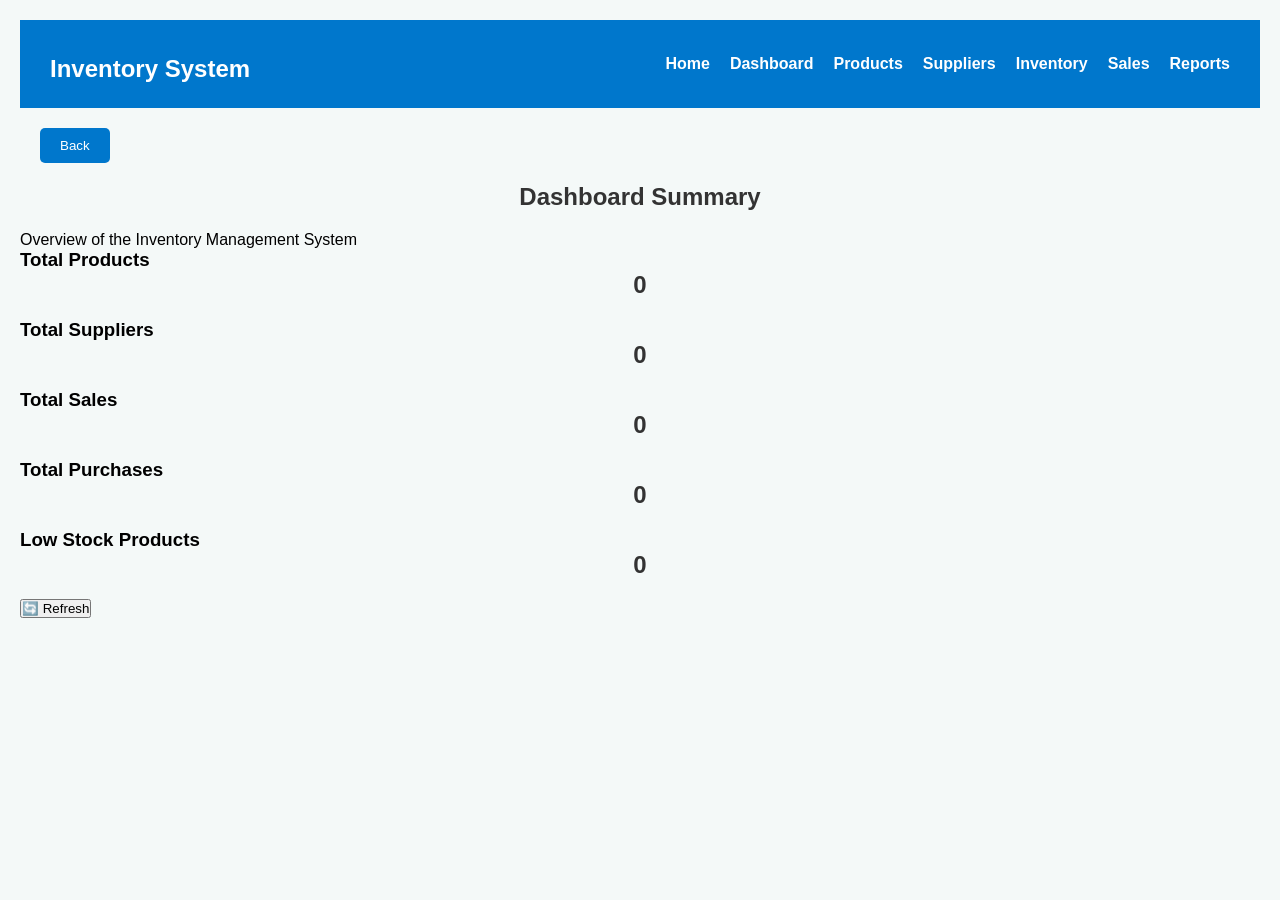
==== Frontend/templates/dashboard.html @ 533295c9 "Frontend Completed" ====
<!DOCTYPE html>
<html lang="en">

<head>

    <meta charset="UTF-8">

    <meta name="viewport" content="width=device-width, initial-scale=1.0">

    <title>Dashboard</title>

    <link rel="stylesheet" href="../static/style.css">

</head>

<body>

    <!-- =======================
         Navigation Bar
    ======================== -->

    <header>

        <nav class="navbar">

            <div class="logo">
                <h2>Inventory System</h2>
            </div>

            <ul class="nav-links">

                <li><a href="index.html">Home</a></li>

                <li><a href="dashboard.html">Dashboard</a></li>

                <li><a href="products.html">Products</a></li>

                <li><a href="suppliers.html">Suppliers</a></li>

                <li><a href="inventory.html">Inventory</a></li>

                <li><a href="sales.html">Sales</a></li>

                <li><a href="reports.html">Reports</a></li>

            </ul>

        </nav>

    </header>

     <!-- =======================
         Back Button
    ======================== -->

    <div class="top-buttons">

        <button onclick="history.back()">

             Back

        </button>

    </div>

    <!-- Dashboard Title -->

    <section class="page-title">

        <h1>Dashboard Summary</h1>

        <p>
            Overview of the Inventory Management System
        </p>

    </section>

    <!-- Dashboard Cards -->

    <section class="dashboard-container">

        <div class="dashboard-card">

            <h3>Total Products</h3>

            <h1 id="totalProducts">0</h1>

        </div>

        <div class="dashboard-card">

            <h3>Total Suppliers</h3>

            <h1 id="totalSuppliers">0</h1>

        </div>

        <div class="dashboard-card">

            <h3>Total Sales</h3>

            <h1 id="totalSales">0</h1>

        </div>

        <div class="dashboard-card">

            <h3>Total Purchases</h3>

            <h1 id="totalPurchases">0</h1>

        </div>

        <div class="dashboard-card">

            <h3>Low Stock Products</h3>

            <h1 id="lowStock">0</h1>

        </div>

    </section>

    <!-- Refresh Button -->

    <div class="button-area">

        <button onclick="loadDashboard()">

            🔄 Refresh

        </button>

    </div>

    <script>

        const API_URL = "http://127.0.0.1:8000";

        function loadDashboard() {

            const token = localStorage.getItem("access_token");

            fetch(API_URL + "/reports/dashboard", {

                method: "GET",

                headers: {

                    "Authorization": "Bearer " + token

                }

            })

            .then(response => response.json())

            .then(data => {

                document.getElementById("totalProducts").innerHTML =
                    data.total_products;

                document.getElementById("totalSuppliers").innerHTML =
                    data.total_suppliers;

                document.getElementById("totalSales").innerHTML =
                    data.total_sales_amount;

                document.getElementById("totalPurchases").innerHTML =
                    data.total_purchase_amount;

                document.getElementById("lowStock").innerHTML =
                    data.low_stock_products;

            })

            .catch(error => {

                alert("Unable to load dashboard.");

                console.log(error);

            });

        }

        loadDashboard();

    </script>

</body>

</html>
---- Frontend/static/style.css ----
/* ===========================
   GENERAL
=========================== */

*{
    margin:0;
    padding:0;
    box-sizing:border-box;
    font-family:Arial, Helvetica, sans-serif;
}

body{
    background:#f4f9f8;
    padding:20px;
}

h1{
    text-align:center;
    margin-bottom:20px;
    color:#333333;
}

h2{
    margin:20px 0 10px;
    color:#444444;
}

/* ==========================
   NAVIGATION BAR
========================== */

.navbar{

    display:flex;

    justify-content:space-between;

    align-items:center;

    background:#0077cc;

    padding:15px 30px;

}

.logo h2{

    color:white;

}

.nav-links{

    list-style:none;

    display:flex;

    gap:20px;

}

.nav-links a{

    color:white;

    text-decoration:none;

    font-weight:bold;

}

.nav-links a:hover{

    color:yellow;

}

/* ==========================
   BACK BUTTON
========================== */

.top-buttons{

    margin:20px;

}

.top-buttons button{

    padding:10px 20px;

    background:#0077cc;

    color:white;

    border:none;

    border-radius:5px;

    cursor:pointer;

}

.top-buttons button:hover{

    background:#005fa3;

}

/* ==========================
   HERO
========================== */

.hero{

    text-align:center;

    padding:60px;

}

.hero h1{

    margin-bottom:20px;

}

.hero p{

    font-size:18px;

    margin-bottom:30px;

}

.hero-buttons{

    display:flex;

    justify-content:center;

    gap:20px;

}

.btn{

    padding:12px 25px;

    background:#0077cc;

    color:white;

    text-decoration:none;

    border-radius:5px;

}

.btn:hover{

    background:#005fa3;

}

.btn-secondary{

    background:#28a745;

}

.btn-secondary:hover{

    background:#1f7d34;

}

/* ==========================
   FEATURE CARDS
========================== */

.features{

    display:grid;

    grid-template-columns:repeat(auto-fit,minmax(220px,1fr));

    gap:20px;

    margin:40px;

}

.card{

    background:white;

    padding:20px;

    text-align:center;

    border-radius:10px;

    box-shadow:0 2px 8px rgba(0, 0, 0, 0.2);

}

.card a{

    display:inline-block;

    margin-top:15px;

    text-decoration:none;

    color:white;

    background:#0077cc;

    padding:10px 20px;

    border-radius:5px;

}

.card a:hover{

    background:#005fa3;

}

/* ==========================
   ABOUT
========================== */

.about{

    margin:40px;

    text-align:center;

}

/* ==========================
   FOOTER
========================== */

footer{

    background:#0077cc;

    color:white;

    text-align:center;

    padding:15px;

    margin-top:40px;

}
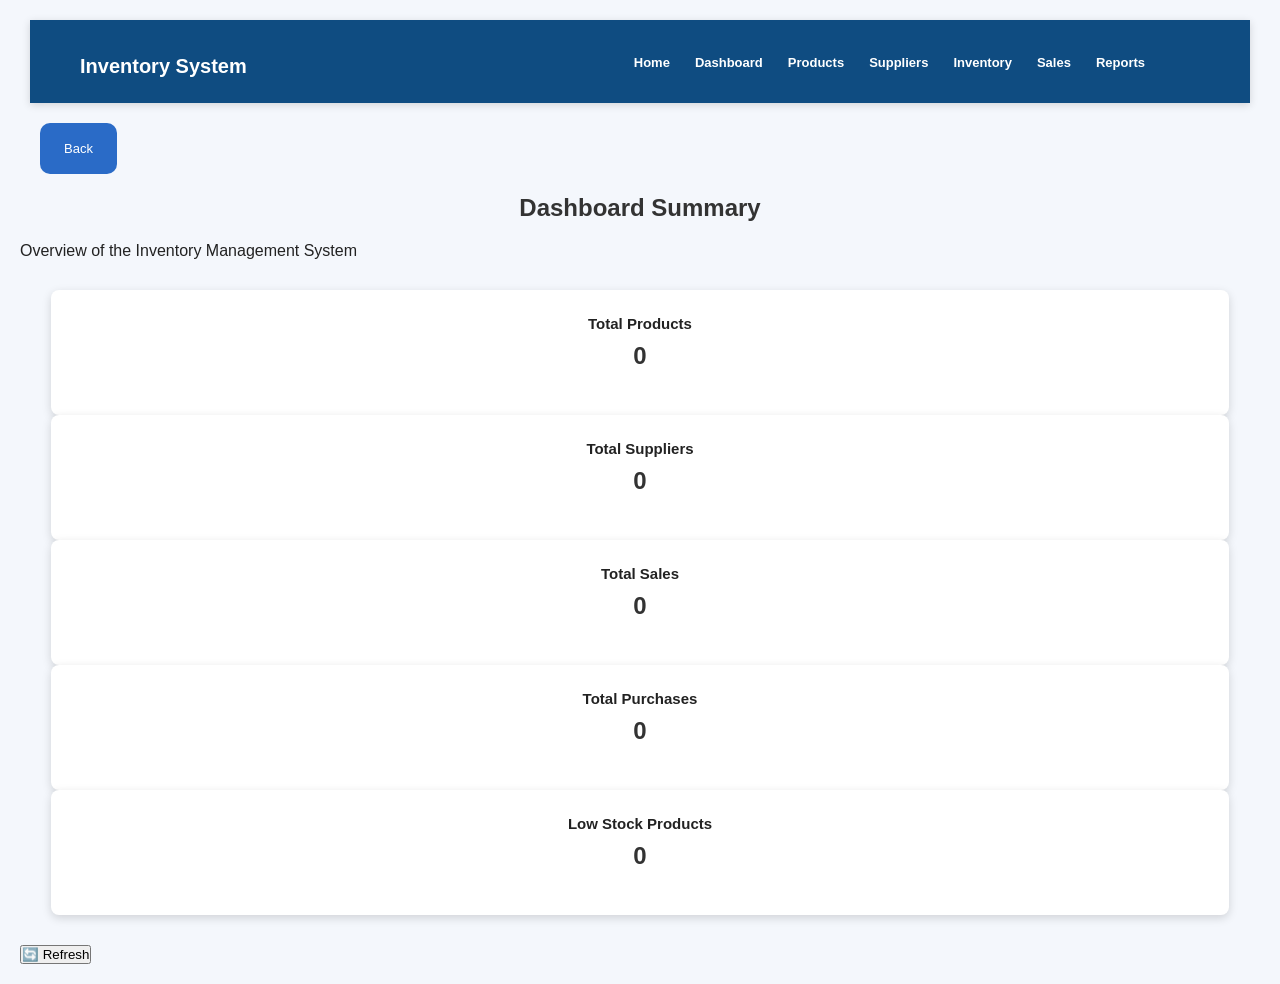
==== commit 81b9f2f9: "Update the frontend" ====
--- a/Frontend/templates/dashboard.html
+++ b/Frontend/templates/dashboard.html
@@ -13,7 +13,10 @@
 
 </head>
 
+
+
 <body>
+        
 
     <!-- =======================
          Navigation Bar
--- a/Frontend/static/style.css
+++ b/Frontend/static/style.css
@@ -257,4 +257,1362 @@
 
     margin-top:40px;
 
-}+}
+
+/* =========================================================
+   GLOBAL SETTINGS
+   ========================================================= */
+
+* {
+    margin: 0;
+    padding: 0;
+    box-sizing: border-box;
+}
+
+html {
+    scroll-behavior: smooth;
+}
+
+body {
+    font-family: Arial, Helvetica, sans-serif;
+    background: #f4f7fb;
+    color: #222;
+    min-height: 100vh;
+}
+
+
+/* =========================================================
+   NAVIGATION BAR
+   ========================================================= */
+
+header {
+    width: 100%;
+}
+
+.navbar {
+    width: calc(100% - 20px);
+    min-height: 60px;
+
+    margin: 0 10px;
+
+    background: #15578b;
+
+    display: flex;
+    align-items: center;
+
+    padding: 0 25px;
+
+    position: relative;
+
+    box-shadow: 0 2px 8px rgba(0, 0, 0, 0.15);
+}
+
+
+/* =========================================================
+   LOGO
+   ========================================================= */
+
+.logo {
+    flex-shrink: 0;
+}
+
+.logo h2 {
+    color: white;
+    font-size: 20px;
+    font-weight: bold;
+}
+
+
+/* =========================================================
+   NAVIGATION LINKS
+   ========================================================= */
+
+.nav-links {
+    list-style: none;
+
+    display: flex;
+
+    align-items: center;
+
+    gap: 22px;
+
+    margin-left: auto;
+
+    margin-right: 55px;
+}
+
+.nav-links li {
+    list-style: none;
+}
+
+.nav-links a {
+    color: white;
+
+    text-decoration: none;
+
+    font-size: 13px;
+
+    font-weight: bold;
+
+    transition: 0.3s;
+}
+
+.nav-links a:hover {
+    color: #d8ecff;
+}
+
+
+/* =========================================================
+   PROFILE LOGO
+   ========================================================= */
+
+.profile-top {
+    position: fixed;
+
+    top: 5px;
+
+    right: 10px;
+
+    z-index: 9999;
+}
+
+.profile-logo {
+    width: 45px;
+    height: 45px;
+
+    border-radius: 50%;
+
+    background: white;
+
+    border: 2px solid #333;
+
+    display: flex;
+
+    align-items: center;
+
+    justify-content: center;
+
+    text-decoration: none;
+
+    font-size: 23px;
+
+    cursor: pointer;
+
+    box-shadow: 0 3px 10px rgba(0, 0, 0, 0.25);
+
+    transition: 0.3s;
+}
+
+.profile-logo:hover {
+    transform: scale(1.1);
+
+    box-shadow: 0 5px 15px rgba(0, 0, 0, 0.35);
+}
+
+
+/* =========================================================
+   BACK BUTTON
+   ========================================================= */
+
+.top-buttons {
+    margin: 14px 22px;
+}
+
+.top-buttons button {
+    background: #2874c6;
+
+    color: white;
+
+    border: none;
+
+    padding: 10px 17px;
+
+    border-radius: 6px;
+
+    font-size: 13px;
+
+    cursor: pointer;
+
+    transition: 0.3s;
+}
+
+.top-buttons button:hover {
+    background: #155fa5;
+
+    transform: translateY(-1px);
+}
+
+
+/* =========================================================
+   HERO SECTION
+   ========================================================= */
+
+.hero {
+    text-align: center;
+
+    padding: 50px 20px 45px;
+}
+
+.hero h1 {
+    font-size: 27px;
+
+    color: #2d2d2d;
+
+    margin-bottom: 14px;
+}
+
+.hero p {
+    max-width: 1000px;
+
+    margin: 0 auto;
+
+    font-size: 14px;
+
+    line-height: 1.6;
+
+    color: #222;
+}
+
+
+/* =========================================================
+   LOGIN & REGISTER BUTTONS
+   ========================================================= */
+
+.auth-buttons {
+    display: flex;
+
+    justify-content: center;
+
+    align-items: center;
+
+    gap: 15px;
+
+    margin-top: 25px;
+}
+
+.auth-buttons a {
+    display: inline-block;
+
+    min-width: 110px;
+
+    padding: 11px 25px;
+
+    border-radius: 6px;
+
+    text-decoration: none;
+
+    font-size: 15px;
+
+    font-weight: bold;
+
+    transition: 0.3s;
+}
+
+/* Login Page */
+
+/* ==========================
+   GENERAL
+========================== */
+
+*{
+    margin:0;
+    padding:0;
+    box-sizing:border-box;
+    font-family:Arial, Helvetica, sans-serif;
+}
+
+body{
+
+    background:#f4f7fc;
+
+}
+
+/* ==========================
+   NAVBAR
+========================== */
+
+.navbar{
+
+    display:flex;
+
+    justify-content:space-between;
+
+    align-items:center;
+
+    background:#0f4c81;
+
+    padding:15px 50px;
+
+}
+
+.logo h2{
+
+    color:white;
+
+}
+
+.nav-links{
+
+    display:flex;
+
+    list-style:none;
+
+    gap:25px;
+
+}
+
+.nav-links a{
+
+    color:white;
+
+    text-decoration:none;
+
+    font-weight:bold;
+
+    transition:.3s;
+
+}
+
+.nav-links a:hover{
+
+    color:#ffd54f;
+
+}
+
+/* ==========================
+   BACK BUTTON
+========================== */
+
+.top-buttons{
+
+    margin:20px;
+
+}
+
+.top-buttons button{
+
+    background:#2a6bc7;
+
+    color:white;
+
+    padding:18px 24px;
+
+    border-radius:10px;
+
+    cursor:pointer;
+
+}
+
+.top-buttons button:hover{
+
+    background:#1565c0;
+
+}
+
+/* ==========================
+   LOGIN PAGE
+========================== */
+
+.login-container{
+
+    display:flex;
+
+    height:calc(100vh - 100px);
+
+}
+
+/* LEFT PANEL */
+
+.login-left{
+
+    width:100%;
+
+    background:linear-gradient(135deg,#8eece4,#0f4c81,#25ebc3f3);
+    
+    color:black;
+
+    display:flex;
+
+    justify-content:center;
+
+    align-items:center;
+
+    padding:50px;
+
+}
+
+.login-left h1{
+
+    font-size:45px;
+
+    color:white;
+
+    line-height:60px;
+
+    text-align:center;
+
+}
+
+/* RIGHT PANEL */
+
+.login-right{
+
+    width:55%;
+
+    display:flex;
+
+}
+
+/* LOGIN CARD */
+
+.login-card{
+
+    width:450px;
+
+    background:white;
+
+    padding:45px;
+
+    border-radius:40px;
+
+    box-shadow:0 15px 35px rgba(0, 0, 0, 0.174);
+
+}
+
+/* HEADER */
+
+.login-header{
+
+    text-align:center;
+
+    margin-bottom:40px;
+
+}
+
+.login-header h2{
+
+    color:#0f4c81;
+
+    font-size:34px;
+
+    margin-bottom:10px;
+
+}
+
+.login-header p{
+
+    color:black;
+
+    font-size:18px;
+
+}
+
+/* INPUTS */
+
+.input-group{
+
+    margin-bottom:40px;
+
+}
+
+.input-group label{
+
+    display:block;
+
+    margin-bottom:8px;
+
+    font-weight:bold;
+
+}
+
+.input-group input{
+
+    width:100%;
+
+    padding:14px;
+
+    border:1px solid #ccc;
+
+    border-radius:8px;
+
+    font-size:16px;
+
+}
+
+.input-group input:focus{
+
+    outline:none;
+
+    border:2px solid #2563eb;
+
+}
+
+/* OPTIONS */
+
+.options{
+
+    display:flex;
+
+    justify-content:space-between;
+
+    align-items:center;
+
+    margin-bottom:25px;
+
+    font-size:15px;
+
+}
+
+.options a{
+
+    text-decoration:none;
+
+    color:#2563eb;
+
+}
+
+.options a:hover{
+
+    text-decoration:underline;
+
+}
+
+/* LOGIN BUTTON */
+
+.login-card button{
+
+    width:100%;
+
+    padding:15px;
+
+    background:#2563eb;
+
+    color:white;
+
+    border:none;
+
+    border-radius:10px;
+
+    font-size:18px;
+
+    cursor:pointer;
+
+    transition:.4s;
+
+}
+
+.login-card button:hover{
+
+    background:#0f4c81;
+
+}
+
+/* REGISTER */
+
+.register-link{
+
+    text-align:center;
+
+    margin-top:20px;
+
+}
+
+.register-link a{
+
+    color:#8802b5;
+
+    text-decoration:none;
+
+    font-weight:bold;
+
+}
+
+/* MESSAGE */
+
+#message{
+
+    text-align:center;
+
+    color:red;
+
+    margin-top:20px;
+
+}
+
+/* RESPONSIVE */
+
+@media(max-width:900px){
+
+    .login-container{
+
+        flex-direction:column;
+
+    }
+
+    .login-left{
+
+        width:100%;
+
+        height:250px;
+
+    }
+
+    .login-right{
+
+        width:100%;
+
+        padding:30px;
+
+    }
+
+    .login-card{
+
+        width:100%;
+
+        max-width:450px;
+
+    }
+
+}
+
+
+
+/* ==========================
+   REGISTER PAGE
+========================== */
+
+.register-page{
+
+    width:100%;
+    background:linear-gradient(135deg,#8eece4,#1a63a4,#25ebc3f3);
+
+    padding:40px 20px;
+
+}
+
+
+.logo h1{
+
+    font-size:42px;
+
+    color:white;
+
+    margin-bottom:10px;
+
+}
+
+
+.title h2{
+
+    font-size:42px;
+
+    text-align:center;
+
+    font-weight:bold;
+
+    background-color: rgb(128, 200, 243);
+
+    color:black;
+
+    margin-bottom:10px;
+
+}
+
+
+
+/* Title */
+
+.register-title{
+
+    text-align:center;
+
+    margin-bottom:35px;
+
+}
+
+
+.register-title h3{
+
+    font-size:42px;
+
+    font-weight:bold;
+
+    color:black;
+
+    margin-bottom:10px;
+
+}
+
+.register-title p{
+
+    font-size:18px;
+
+    font-weight:bold;
+
+    color:black;
+
+}
+
+/* Card */
+
+.register-card{
+
+    width:600px;
+
+    max-width:90%;
+
+    margin:auto;
+
+    background:white;
+
+    padding:40px;
+
+    border-radius:15px;
+
+    box-shadow:0 10px 30px rgba(0,0,0,.15);
+
+}
+
+/* Input */
+
+.register-card .input-group{
+
+    margin-bottom:20px;
+
+}
+
+.register-card label{
+
+    display:block;
+
+    margin-bottom:8px;
+
+    font-weight:bold;
+
+    color:#333;
+
+}
+
+.register-card input{
+
+    width:100%;
+
+    padding:14px;
+
+    border:1px solid #ccc;
+
+    border-radius:8px;
+
+    font-size:16px;
+
+    transition:.3s;
+
+}
+
+.register-card input:focus{
+
+    outline:none;
+
+    border-color:#2563eb;
+
+    box-shadow:0 0 6px rgba(37,99,235,.3);
+
+}
+
+/* Button */
+
+.register-card button{
+
+    width:100%;
+
+    margin-top:15px;
+
+    padding:15px;
+
+    border:none;
+
+    border-radius:8px;
+
+    background:#0f4c81;
+
+    color:white;
+
+    font-size:18px;
+
+    cursor:pointer;
+
+    transition:.3s;
+
+}
+
+.register-card button:hover{
+
+    background:#2563eb;
+
+}
+
+/* Footer */
+
+.register-footer{
+
+    text-align:center;
+    
+    margin-top:25px;
+
+    font-size:16px;
+
+}
+
+.register-footer a{
+
+    color:#0f4c81;
+
+    text-decoration:none;
+
+    font-weight:bold;
+
+}
+
+.register-footer a:hover{
+
+    text-decoration:underline;
+
+}
+
+
+/* =========================================================
+   FEATURES SECTION
+   ========================================================= */
+
+.features {
+    width: 95%;
+
+    margin: 0 auto;
+
+    display: grid;
+
+    grid-template-columns:
+        repeat(6, 1fr);
+
+    gap: 12px;
+
+    padding: 10px 0 25px;
+}
+
+
+/* =========================================================
+   FEATURE CARDS
+   ========================================================= */
+
+.card {
+    background: white;
+
+    min-height: 105px;
+
+    padding: 15px 10px;
+
+    text-align: center;
+
+    border-radius: 7px;
+
+    box-shadow:
+        0 2px 8px rgba(0, 0, 0, 0.15);
+
+    transition: 0.3s;
+}
+
+.card:hover {
+    transform: translateY(-4px);
+
+    box-shadow:
+        0 5px 15px rgba(0, 0, 0, 0.20);
+}
+
+.card h3 {
+    font-size: 15px;
+
+    margin-bottom: 8px;
+
+    color: #111;
+}
+
+.card p {
+    font-size: 12px;
+
+    line-height: 1.25;
+
+    min-height: 30px;
+
+    margin-bottom: 10px;
+}
+
+.card a {
+    display: inline-block;
+
+    background: #087dcc;
+
+    color: white;
+
+    text-decoration: none;
+
+    padding: 7px 17px;
+
+    border-radius: 4px;
+
+    font-size: 12px;
+
+    transition: 0.3s;
+}
+
+.card a:hover {
+    background: #065f9d;
+}
+
+
+/* =========================================================
+   ABOUT SECTION
+   ========================================================= */
+
+.about {
+    width: 90%;
+
+    max-width: 1100px;
+
+    margin: 0 auto;
+
+    text-align: center;
+
+    padding: 15px 20px;
+}
+
+.about h2 {
+    font-size: 19px;
+
+    color: #444;
+
+    margin-bottom: 10px;
+}
+
+.about p {
+    font-size: 12px;
+
+    line-height: 1.5;
+
+    margin-bottom: 5px;
+}
+
+.about strong {
+    font-weight: bold;
+}
+
+
+/* =========================================================
+   FOOTER
+   ========================================================= */
+
+footer {
+    margin-top: 20px;
+
+    padding: 18px;
+
+    text-align: center;
+
+    background: #15578b;
+
+    color: white;
+}
+
+footer p {
+    font-size: 12px;
+}
+
+
+/* =========================================================
+   FORMS
+   ========================================================= */
+
+form {
+    width: 90%;
+
+    max-width: 500px;
+
+    margin: 30px auto;
+
+    background: white;
+
+    padding: 25px;
+
+    border-radius: 8px;
+
+    box-shadow:
+        0 3px 12px rgba(0, 0, 0, 0.15);
+}
+
+form label {
+    display: block;
+
+    margin-bottom: 6px;
+
+    font-weight: bold;
+
+    font-size: 14px;
+}
+
+form input,
+form select,
+form textarea {
+    width: 100%;
+
+    padding: 10px;
+
+    margin-bottom: 15px;
+
+    border: 1px solid #ccc;
+
+    border-radius: 5px;
+
+    font-size: 14px;
+}
+
+form button {
+    background: #2874c6;
+
+    color: white;
+
+    border: none;
+
+    padding: 10px 20px;
+
+    border-radius: 5px;
+
+    cursor: pointer;
+
+    font-weight: bold;
+}
+
+form button:hover {
+    background: #155fa5;
+}
+
+
+/* =========================================================
+   TABLES
+   ========================================================= */
+
+table {
+    width: 95%;
+
+    margin: 25px auto;
+
+    border-collapse: collapse;
+
+    background: white;
+
+    box-shadow:
+        0 2px 8px rgba(0, 0, 0, 0.12);
+}
+
+table th {
+    background: #15578b;
+
+    color: white;
+
+    padding: 11px;
+
+    font-size: 13px;
+}
+
+table td {
+    padding: 10px;
+
+    border-bottom: 1px solid #ddd;
+
+    text-align: center;
+
+    font-size: 13px;
+}
+
+table tr:hover {
+    background: #f1f6fa;
+}
+
+
+/* =========================================================
+   DASHBOARD CARDS
+   ========================================================= */
+
+.dashboard-container {
+    width: 95%;
+
+    margin: 30px auto;
+}
+
+.dashboard-cards {
+    display: grid;
+
+    grid-template-columns:
+        repeat(4, 1fr);
+
+    gap: 20px;
+}
+
+.dashboard-card {
+    background: white;
+
+    padding: 25px;
+
+    text-align: center;
+
+    border-radius: 8px;
+
+    box-shadow:
+        0 3px 10px rgba(0, 0, 0, 0.15);
+}
+
+.dashboard-card h3 {
+    font-size: 15px;
+
+    margin-bottom: 10px;
+}
+
+.dashboard-card p {
+    font-size: 25px;
+
+    font-weight: bold;
+
+    color: #15578b;
+}
+
+
+/* =========================================================
+   PROFILE PAGE
+   ========================================================= */
+
+.profile-page {
+    min-height: 75vh;
+
+    display: flex;
+
+    align-items: center;
+
+    justify-content: center;
+
+    padding: 40px 20px;
+}
+
+.profile-card {
+    width: 450px;
+
+    max-width: 95%;
+
+    background: white;
+
+    padding: 35px;
+
+    border-radius: 15px;
+
+    text-align: center;
+
+    box-shadow:
+        0 5px 20px rgba(0, 0, 0, 0.15);
+}
+
+.profile-logo-large {
+    width: 100px;
+
+    height: 100px;
+
+    margin: 0 auto 20px;
+
+    border-radius: 50%;
+
+    background: #f2f2f2;
+
+    border: 3px solid #333;
+
+    display: flex;
+
+    align-items: center;
+
+    justify-content: center;
+
+    font-size: 50px;
+}
+
+
+/* =========================================================
+   RESPONSIVE - TABLET
+   ========================================================= */
+
+@media (max-width: 1100px) {
+
+    .nav-links {
+        gap: 13px;
+
+        margin-right: 50px;
+    }
+
+    .nav-links a {
+        font-size: 11px;
+    }
+
+    .features {
+        grid-template-columns:
+            repeat(3, 1fr);
+    }
+
+    .dashboard-cards {
+        grid-template-columns:
+            repeat(2, 1fr);
+    }
+}
+
+
+/* =========================================================
+   RESPONSIVE - MOBILE
+   ========================================================= */
+
+@media (max-width: 700px) {
+
+    .navbar {
+        width: 100%;
+
+        margin: 0;
+
+        flex-direction: column;
+
+        padding: 15px 10px;
+
+        gap: 12px;
+    }
+
+
+    .logo h2 {
+        font-size: 19px;
+    }
+
+
+    .nav-links {
+        margin: 0;
+
+        display: flex;
+
+        flex-wrap: wrap;
+
+        justify-content: center;
+
+        gap: 12px;
+    }
+
+
+    .nav-links a {
+        font-size: 12px;
+    }
+
+
+    .profile-top {
+        top: 10px;
+
+        right: 10px;
+    }
+
+
+    .profile-logo {
+        width: 40px;
+
+        height: 40px;
+
+        font-size: 20px;
+    }
+
+
+    .hero {
+        padding: 35px 15px;
+    }
+
+
+    .hero h1 {
+        font-size: 22px;
+    }
+
+
+    .hero p {
+        font-size: 13px;
+    }
+
+
+    .features {
+        width: 90%;
+
+        grid-template-columns:
+            repeat(2, 1fr);
+
+        gap: 15px;
+    }
+
+
+    .card {
+        min-height: 120px;
+    }
+
+
+    .about {
+        width: 95%;
+    }
+
+
+    .dashboard-cards {
+        grid-template-columns:
+            1fr;
+    }
+
+
+    table {
+        display: block;
+
+        overflow-x: auto;
+
+        white-space: nowrap;
+    }
+
+}
+
+
+/* =========================================================
+   RESPONSIVE - SMALL MOBILE
+   ========================================================= */
+
+@media (max-width: 450px) {
+
+    .features {
+        grid-template-columns: 1fr;
+    }
+
+
+    .auth-buttons {
+        flex-direction: column;
+    }
+
+
+    .auth-buttons a {
+        width: 180px;
+
+        text-align: center;
+    }
+
+
+    .hero h1 {
+        font-size: 20px;
+    }
+
+
+    .profile-logo {
+        width: 38px;
+
+        height: 38px;
+
+        font-size: 19px;
+    }
+
+}
+
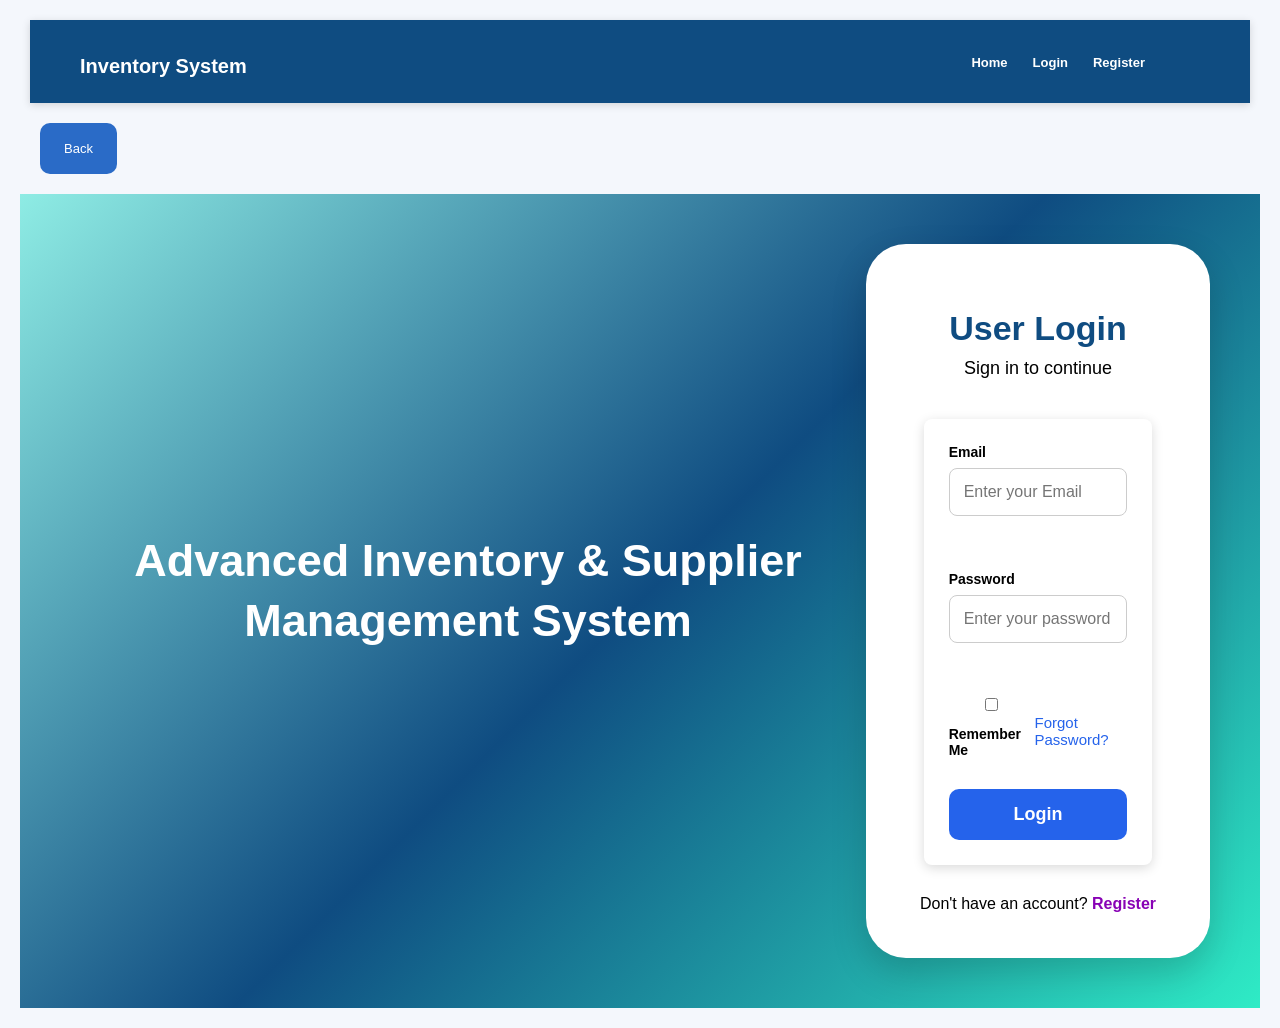
==== commit 6b833eef: "Update dashboard, products and inventory files" ====
--- a/Frontend/templates/dashboard.html
+++ b/Frontend/templates/dashboard.html
@@ -5,191 +5,2150 @@
 
     <meta charset="UTF-8">
 
-    <meta name="viewport" content="width=device-width, initial-scale=1.0">
-
-    <title>Dashboard</title>
-
-    <link rel="stylesheet" href="../static/style.css">
+    <meta name="viewport"
+          content="width=device-width, initial-scale=1.0">
+
+    <title>Dashboard | Inventory System</title>
+
+    <link rel="stylesheet"
+          href="../static/style.css">
+
+    <style>
+
+        * {
+            box-sizing: border-box;
+        }
+
+        body {
+            margin: 0;
+            background: #f5f7fb;
+            color: #172033;
+            font-family: Arial, Helvetica, sans-serif;
+            font-size: 14px;
+        }
+
+        /* ================= SIDEBAR ================= */
+
+        .dashboard-layout {
+            display: flex;
+            min-height: 100vh;
+        }
+
+        .dashboard-sidebar {
+            width: 240px;
+            position: fixed;
+            left: 0;
+            top: 0;
+            bottom: 0;
+            background: #ffffff;
+            border-right: 1px solid #e1e6ee;
+            z-index: 100;
+        }
+
+        .sidebar-brand {
+            height: 75px;
+            display: flex;
+            align-items: center;
+            padding: 0 22px;
+            border-bottom: 1px solid #edf0f4;
+        }
+
+        .brand-logo {
+            width: 40px;
+            height: 40px;
+            border-radius: 9px;
+            background: #1769d1;
+            color: white;
+            display: flex;
+            align-items: center;
+            justify-content: center;
+            font-weight: bold;
+        }
+
+        .brand-name {
+            margin-left: 12px;
+            font-size: 17px;
+            font-weight: bold;
+            color: #17345f;
+        }
+
+        .sidebar-menu {
+            padding: 20px 14px;
+        }
+
+        .sidebar-label {
+            padding: 0 12px;
+            margin-bottom: 12px;
+            color: #8a94a4;
+            font-size: 11px;
+            font-weight: bold;
+            letter-spacing: 0.7px;
+        }
+
+        .sidebar-link {
+            display: flex;
+            align-items: center;
+            gap: 12px;
+            padding: 13px 14px;
+            margin-bottom: 5px;
+            border-radius: 8px;
+            text-decoration: none;
+            color: #526071;
+            font-size: 14px;
+            font-weight: 600;
+        }
+
+        .sidebar-link:hover {
+            background: #f1f5fa;
+            color: #1769d1;
+        }
+
+        .sidebar-link.active {
+            background: #eaf2ff;
+            color: #1769d1;
+            border-left: 4px solid #1769d1;
+        }
+
+        .sidebar-icon {
+            width: 25px;
+            text-align: center;
+            font-size: 17px;
+        }
+
+        /* ================= MAIN ================= */
+
+        .dashboard-main {
+            margin-left: 240px;
+            width: calc(100% - 240px);
+            min-height: 100vh;
+        }
+
+        /* ================= HEADER ================= */
+
+        .dashboard-header {
+            height: 75px;
+            background: white;
+            border-bottom: 1px solid #e1e6ee;
+            display: flex;
+            align-items: center;
+            justify-content: space-between;
+            padding: 0 30px;
+            position: sticky;
+            top: 0;
+            z-index: 90;
+        }
+
+        .header-title {
+            font-size: 20px;
+            font-weight: bold;
+        }
+
+        .header-right {
+            display: flex;
+            align-items: center;
+            gap: 18px;
+        }
+
+        .profile-button {
+            width: 45px;
+            height: 45px;
+            border-radius: 50%;
+            border: 1px solid #d5deeb;
+            background: #1769d1;
+            color: white;
+            font-weight: bold;
+            cursor: pointer;
+            font-size: 16px;
+        }
+
+        /* ================= CONTENT ================= */
+
+        .dashboard-content {
+            padding: 30px;
+        }
+
+        .page-title {
+            margin-bottom: 25px;
+        }
+
+        .page-title h1 {
+            margin: 0 0 7px;
+            font-size: 30px;
+        }
+
+        .page-title p {
+            margin: 0;
+            color: #737f90;
+            font-size: 15px;
+        }
+
+        /* ================= KPI ================= */
+
+        .kpi-grid {
+            display: grid;
+            grid-template-columns: repeat(4, 1fr);
+            gap: 20px;
+            margin-bottom: 22px;
+        }
+
+        .kpi-card {
+            background: white;
+            border: 1px solid #e0e6ee;
+            border-radius: 12px;
+            padding: 22px;
+            min-height: 150px;
+            box-shadow: 0 3px 10px rgba(20,40,70,0.04);
+        }
+
+        .kpi-top {
+            display: flex;
+            justify-content: space-between;
+            align-items: center;
+            margin-bottom: 18px;
+        }
+
+        .kpi-title {
+            color: #737f90;
+            font-size: 13px;
+            font-weight: bold;
+        }
+
+        .kpi-icon {
+            width: 40px;
+            height: 40px;
+            border-radius: 9px;
+            background: #eaf2ff;
+            color: #1769d1;
+            display: flex;
+            align-items: center;
+            justify-content: center;
+            font-weight: bold;
+            font-size: 18px;
+        }
+
+        .kpi-value {
+            font-size: 30px;
+            font-weight: bold;
+            color: #18243a;
+            margin-bottom: 8px;
+        }
+
+        .kpi-footer {
+            color: #8994a5;
+            font-size: 12px;
+        }
+
+        /* ================= GRID ================= */
+
+        .dashboard-grid {
+            display: grid;
+            grid-template-columns: 1.5fr 1fr;
+            gap: 22px;
+            margin-bottom: 22px;
+        }
+
+        .dashboard-card {
+            background: white;
+            border: 1px solid #e0e6ee;
+            border-radius: 12px;
+            overflow: hidden;
+        }
+
+        .card-header {
+            min-height: 65px;
+            padding: 0 22px;
+            display: flex;
+            align-items: center;
+            justify-content: space-between;
+            border-bottom: 1px solid #edf0f4;
+        }
+
+        .card-header h3 {
+            margin: 0;
+            font-size: 17px;
+        }
+
+        .card-header span {
+            color: #8994a5;
+            font-size: 12px;
+        }
+
+        /* ================= CHART ================= */
+
+        .chart-container {
+            height: 280px;
+            padding: 20px;
+            display: flex;
+            align-items: flex-end;
+            gap: 12px;
+        }
+
+        .chart-bar-container {
+            flex: 1;
+            height: 220px;
+            display: flex;
+            flex-direction: column;
+            justify-content: flex-end;
+            align-items: center;
+        }
+
+        .chart-bar {
+            width: 55%;
+            min-height: 4px;
+            background: #1769d1;
+            border-radius: 5px 5px 0 0;
+            transition: 0.3s;
+        }
+
+        .chart-bar:hover {
+            background: #0e55ad;
+        }
+
+        .chart-value {
+            font-size: 10px;
+            margin-bottom: 5px;
+            color: #687385;
+        }
+
+        .chart-label {
+            margin-top: 8px;
+            font-size: 11px;
+            color: #8994a5;
+        }
+
+        /* ================= LOW STOCK ================= */
+
+        .stock-list {
+            padding: 8px 22px;
+        }
+
+        .stock-item {
+            display: flex;
+            align-items: center;
+            justify-content: space-between;
+            padding: 15px 0;
+            border-bottom: 1px solid #edf0f4;
+        }
+
+        .stock-item:last-child {
+            border-bottom: none;
+        }
+
+        .stock-product {
+            display: flex;
+            align-items: center;
+            gap: 12px;
+        }
+
+        .stock-icon {
+            width: 38px;
+            height: 38px;
+            border-radius: 8px;
+            background: #fff4e8;
+            color: #c27a14;
+            display: flex;
+            align-items: center;
+            justify-content: center;
+            font-weight: bold;
+        }
+
+        .stock-product strong {
+            display: block;
+            font-size: 14px;
+            margin-bottom: 4px;
+        }
+
+        .stock-product small {
+            color: #8994a5;
+            font-size: 11px;
+        }
+
+        .stock-number {
+            font-weight: bold;
+            color: #c53c3c;
+        }
+
+        /* ================= TABLE ================= */
+
+        .table-card {
+            background: white;
+            border: 1px solid #e0e6ee;
+            border-radius: 12px;
+            overflow: hidden;
+        }
+
+        .table-wrapper {
+            overflow-x: auto;
+        }
+
+        .dashboard-table {
+            width: 100%;
+            border-collapse: collapse;
+        }
+
+        .dashboard-table th {
+            text-align: left;
+            padding: 15px 18px;
+            background: #f8fafc;
+            color: #697586;
+            font-size: 12px;
+            text-transform: uppercase;
+            border-bottom: 1px solid #e5e9ef;
+        }
+
+        .dashboard-table td {
+            padding: 15px 18px;
+            border-bottom: 1px solid #edf0f4;
+            font-size: 13px;
+        }
+
+        .dashboard-table tr:last-child td {
+            border-bottom: none;
+        }
+
+        .sale-id {
+            color: #1769d1;
+            font-weight: bold;
+        }
+
+        .price {
+            font-weight: bold;
+        }
+
+        .view-all {
+            color: #1769d1;
+            text-decoration: none;
+            font-size: 12px;
+            font-weight: bold;
+        }
+
+        /* ================= PROFILE DRAWER ================= */
+
+        .drawer-overlay {
+            display: none;
+            position: fixed;
+            inset: 0;
+            background: rgba(20,30,45,0.35);
+            z-index: 200;
+        }
+
+        .drawer-overlay.active {
+            display: block;
+        }
+
+        .profile-drawer {
+            position: fixed;
+            right: -400px;
+            top: 0;
+            width: 390px;
+            height: 100vh;
+            background: white;
+            z-index: 210;
+            box-shadow: -10px 0 30px rgba(0,0,0,0.12);
+            transition: right 0.3s ease;
+        }
+
+        .profile-drawer.active {
+            right: 0;
+        }
+
+        .drawer-header {
+            padding: 22px;
+            border-bottom: 1px solid #e8ecf1;
+            display: flex;
+            justify-content: space-between;
+            align-items: center;
+        }
+
+        .drawer-header h2 {
+            margin: 0;
+            font-size: 20px;
+        }
+
+        .close-drawer {
+            width: 35px;
+            height: 35px;
+            border: 1px solid #ddd;
+            background: white;
+            border-radius: 7px;
+            cursor: pointer;
+            font-size: 20px;
+        }
+
+        .profile-section {
+            padding: 25px;
+            text-align: center;
+            border-bottom: 1px solid #e8ecf1;
+        }
+
+        .profile-avatar {
+            width: 80px;
+            height: 80px;
+            margin: auto;
+            border-radius: 50%;
+            background: #1769d1;
+            color: white;
+            display: flex;
+            align-items: center;
+            justify-content: center;
+            font-size: 28px;
+            font-weight: bold;
+        }
+
+        .profile-section h3 {
+            margin: 12px 0 5px;
+            font-size: 19px;
+        }
+
+        .profile-section p {
+            margin: 0;
+            color: #8994a5;
+            font-size: 13px;
+        }
+
+        .drawer-section {
+            padding: 20px 25px;
+            border-bottom: 1px solid #e8ecf1;
+        }
+
+        .drawer-section h4 {
+            margin: 0 0 15px;
+            color: #8994a5;
+            font-size: 11px;
+            text-transform: uppercase;
+        }
+
+        .drawer-link {
+            display: flex;
+            align-items: center;
+            gap: 13px;
+            padding: 13px 0;
+            color: #344054;
+            text-decoration: none;
+            font-size: 14px;
+            font-weight: 600;
+        }
+
+        .drawer-link:hover {
+            color: #1769d1;
+        }
+
+        .logout-button {
+            width: 100%;
+            padding: 13px;
+            border: 1px solid #e1e5eb;
+            border-radius: 8px;
+            background: white;
+            color: #c53c3c;
+            font-weight: bold;
+            cursor: pointer;
+            font-size: 14px;
+        }
+
+        .logout-button:hover {
+            background: #fff5f5;
+        }
+
+        /* ================= RESPONSIVE ================= */
+
+        @media (max-width: 1100px) {
+
+            .kpi-grid {
+                grid-template-columns: repeat(2, 1fr);
+            }
+
+            .dashboard-grid {
+                grid-template-columns: 1fr;
+            }
+        }
+
+        @media (max-width: 700px) {
+
+            .dashboard-sidebar {
+                width: 70px;
+            }
+
+            .brand-name,
+            .sidebar-label,
+            .sidebar-link span:not(.sidebar-icon) {
+                display: none;
+            }
+
+            .sidebar-link {
+                justify-content: center;
+            }
+
+            .dashboard-main {
+                margin-left: 70px;
+                width: calc(100% - 70px);
+            }
+
+            .dashboard-content {
+                padding: 18px;
+            }
+        }
+
+        @media (max-width: 500px) {
+
+            .kpi-grid {
+                grid-template-columns: 1fr;
+            }
+
+            .profile-drawer {
+                width: 100%;
+            }
+
+            .page-title h1 {
+                font-size: 24px;
+            }
+        }
+
+    </style>
 
 </head>
 
 
-
 <body>
-        
-
-    <!-- =======================
-         Navigation Bar
-    ======================== -->
-
-    <header>
-
-        <nav class="navbar">
-
-            <div class="logo">
-                <h2>Inventory System</h2>
+
+
+<div class="dashboard-layout">
+
+
+    <!-- =====================================================
+         SIDEBAR
+    ====================================================== -->
+
+    <aside class="dashboard-sidebar">
+
+        <div class="sidebar-brand">
+
+            <div class="brand-logo">
+                IS
             </div>
 
-            <ul class="nav-links">
-
-                <li><a href="index.html">Home</a></li>
-
-                <li><a href="dashboard.html">Dashboard</a></li>
-
-                <li><a href="products.html">Products</a></li>
-
-                <li><a href="suppliers.html">Suppliers</a></li>
-
-                <li><a href="inventory.html">Inventory</a></li>
-
-                <li><a href="sales.html">Sales</a></li>
-
-                <li><a href="reports.html">Reports</a></li>
-
-            </ul>
-
-        </nav>
-
-    </header>
-
-     <!-- =======================
-         Back Button
-    ======================== -->
-
-    <div class="top-buttons">
-
-        <button onclick="history.back()">
-
-             Back
+            <div class="brand-name">
+                Inventory System
+            </div>
+
+        </div>
+
+
+        <div class="sidebar-menu">
+
+            <div class="sidebar-label">
+                MAIN MENU
+            </div>
+
+
+            <a href="dashboard.html"
+               class="sidebar-link active">
+
+                <span class="sidebar-icon">▣</span>
+                <span>Dashboard</span>
+
+            </a>
+
+
+            <a href="products.html"
+               class="sidebar-link">
+
+                <span class="sidebar-icon">□</span>
+                <span>Products</span>
+
+            </a>
+
+
+            <a href="suppliers.html"
+               class="sidebar-link">
+
+                <span class="sidebar-icon">♧</span>
+                <span>Suppliers</span>
+
+            </a>
+
+
+            <a href="inventory.html"
+               class="sidebar-link">
+
+                <span class="sidebar-icon">▤</span>
+                <span>Inventory</span>
+
+            </a>
+
+
+            <a href="sales.html"
+               class="sidebar-link">
+
+                <span class="sidebar-icon">⌁</span>
+                <span>Sales</span>
+
+            </a>
+
+
+            <a href="purchases.html"
+               class="sidebar-link">
+
+                <span class="sidebar-icon">+</span>
+                <span>Purchases</span>
+
+            </a>
+
+
+            <a href="reports.html"
+               class="sidebar-link">
+
+                <span class="sidebar-icon">▥</span>
+                <span>Reports</span>
+
+            </a>
+
+        </div>
+
+    </aside>
+
+
+
+    <!-- =====================================================
+         MAIN
+    ====================================================== -->
+
+    <main class="dashboard-main">
+
+
+        <!-- HEADER -->
+
+        <header class="dashboard-header">
+
+            <div class="header-title">
+                Dashboard
+            </div>
+
+
+            <div class="header-right">
+
+                <span id="currentDate">
+                    Loading...
+                </span>
+
+
+                <button
+                    class="profile-button"
+                    onclick="openProfile()"
+                    title="Profile">
+
+                    👤
+
+                </button>
+
+            </div>
+
+        </header>
+
+
+
+        <!-- CONTENT -->
+
+        <section class="dashboard-content">
+
+            <!-- BACK BUTTON -->
+
+            <div class="back-button-container">
+
+                <button
+                    class="back-button"
+                    onclick="history.back()">
+
+                    Back
+
+                </button>
+
+            </div>
+
+
+
+            <!-- PAGE TITLE -->
+
+            <div class="page-title">
+
+                <h1>
+                    Dashboard Overview
+                </h1>
+
+                <p>
+                    Monitor your inventory, sales,
+                    purchases and business performance.
+                </p>
+
+            </div>
+
+
+
+            <!-- =================================================
+                 KPI CARDS
+            ================================================== -->
+
+            <div class="kpi-grid">
+
+
+                <!-- PRODUCTS -->
+
+                <div class="kpi-card">
+
+                    <div class="kpi-top">
+
+                        <span class="kpi-title">
+                            TOTAL PRODUCTS
+                        </span>
+
+                        <div class="kpi-icon">
+                            P
+                        </div>
+
+                    </div>
+
+                    <div
+                        class="kpi-value"
+                        id="totalProducts">
+
+                        0
+
+                    </div>
+
+                    <div class="kpi-footer">
+                        Products available
+                    </div>
+
+                </div>
+
+
+
+                <!-- SUPPLIERS -->
+
+                <div class="kpi-card">
+
+                    <div class="kpi-top">
+
+                        <span class="kpi-title">
+                            TOTAL SUPPLIERS
+                        </span>
+
+                        <div class="kpi-icon">
+                            S
+                        </div>
+
+                    </div>
+
+                    <div
+                        class="kpi-value"
+                        id="totalSuppliers">
+
+                        0
+
+                    </div>
+
+                    <div class="kpi-footer">
+                        Active suppliers
+                    </div>
+
+                </div>
+
+
+
+                <!-- SALES -->
+
+                <div class="kpi-card">
+
+                    <div class="kpi-top">
+
+                        <span class="kpi-title">
+                            TOTAL SALES
+                        </span>
+
+                        <div class="kpi-icon">
+                            ₹
+                        </div>
+
+                    </div>
+
+                    <div
+                        class="kpi-value"
+                        id="totalSales">
+
+                        ₹0
+
+                    </div>
+
+                    <div class="kpi-footer">
+                        Total sales value
+                    </div>
+
+                </div>
+
+
+
+                <!-- LOW STOCK -->
+
+                <div class="kpi-card">
+
+                    <div class="kpi-top">
+
+                        <span class="kpi-title">
+                            LOW STOCK
+                        </span>
+
+                        <div class="kpi-icon">
+                            !
+                        </div>
+
+                    </div>
+
+                    <div
+                        class="kpi-value"
+                        id="lowStockCount">
+
+                        0
+
+                    </div>
+
+                    <div class="kpi-footer">
+                        Products need attention
+                    </div>
+
+                </div>
+
+
+            </div>
+
+
+
+            <!-- =================================================
+                 SECOND ROW
+            ================================================== -->
+
+            <div class="kpi-grid">
+
+
+                <!-- STOCK VALUE -->
+
+                <div class="kpi-card">
+
+                    <div class="kpi-top">
+
+                        <span class="kpi-title">
+                            STOCK VALUE
+                        </span>
+
+                        <div class="kpi-icon">
+                            ₹
+                        </div>
+
+                    </div>
+
+                    <div
+                        class="kpi-value"
+                        id="stockValue">
+
+                        ₹0
+
+                    </div>
+
+                    <div class="kpi-footer">
+                        Current inventory value
+                    </div>
+
+                </div>
+
+
+
+                <!-- PURCHASE TOTAL -->
+
+                <div class="kpi-card">
+
+                    <div class="kpi-top">
+
+                        <span class="kpi-title">
+                            PURCHASE TOTAL
+                        </span>
+
+                        <div class="kpi-icon">
+                            P
+                        </div>
+
+                    </div>
+
+                    <div
+                        class="kpi-value"
+                        id="purchaseTotal">
+
+                        ₹0
+
+                    </div>
+
+                    <div class="kpi-footer">
+                        Total purchase value
+                    </div>
+
+                </div>
+
+
+
+                <!-- PROFIT -->
+
+                <div class="kpi-card">
+
+                    <div class="kpi-top">
+
+                        <span class="kpi-title">
+                            PROFIT
+                        </span>
+
+                        <div class="kpi-icon">
+                            ↑
+                        </div>
+
+                    </div>
+
+                    <div
+                        class="kpi-value"
+                        id="profit">
+
+                        ₹0
+
+                    </div>
+
+                    <div class="kpi-footer">
+                        Sales minus purchases
+                    </div>
+
+                </div>
+
+
+
+                <!-- TOTAL STOCK -->
+
+                <div class="kpi-card">
+
+                    <div class="kpi-top">
+
+                        <span class="kpi-title">
+                            TOTAL STOCK
+                        </span>
+
+                        <div class="kpi-icon">
+                            Q
+                        </div>
+
+                    </div>
+
+                    <div
+                        class="kpi-value"
+                        id="totalStock">
+
+                        0
+
+                    </div>
+
+                    <div class="kpi-footer">
+                        Units currently available
+                    </div>
+
+                </div>
+
+
+            </div>
+
+
+
+            <!-- =================================================
+                 CHART + LOW STOCK
+            ================================================== -->
+
+            <div class="dashboard-grid">
+
+
+                <!-- SALES OVERVIEW -->
+
+                <div class="dashboard-card">
+
+                    <div class="card-header">
+
+                        <div>
+
+                            <h3>
+                                Sales Overview
+                            </h3>
+
+                            <span>
+                                Recent sales activity
+                            </span>
+
+                        </div>
+
+                    </div>
+
+
+                    <div
+                        class="chart-container"
+                        id="salesChart">
+
+                        <!-- JavaScript creates chart -->
+
+                    </div>
+
+                </div>
+
+
+
+                <!-- LOW STOCK -->
+
+                <div class="dashboard-card">
+
+                    <div class="card-header">
+
+                        <div>
+
+                            <h3>
+                                Low Stock Products
+                            </h3>
+
+                            <span>
+                                Stock alerts
+                            </span>
+
+                        </div>
+
+                        <a
+                            href="inventory.html"
+                            class="view-all">
+
+                            View All
+
+                        </a>
+
+                    </div>
+
+
+                    <div
+                        class="stock-list"
+                        id="lowStockList">
+
+                        <p>
+                            Loading stock information...
+                        </p>
+
+                    </div>
+
+                </div>
+
+
+            </div>
+
+
+
+            <!-- =================================================
+                 RECENT SALES
+            ================================================== -->
+
+            <div class="table-card">
+
+
+                <div class="card-header">
+
+                    <div>
+
+                        <h3>
+                            Recent Sales
+                        </h3>
+
+                        <span>
+                            Latest transactions
+                        </span>
+
+                    </div>
+
+
+                    <a
+                        href="sales.html"
+                        class="view-all">
+
+                        View All
+
+                    </a>
+
+                </div>
+
+
+                <div class="table-wrapper">
+
+                    <table class="dashboard-table">
+
+                        <thead>
+
+                            <tr>
+
+                                <th>
+                                    Sale ID
+                                </th>
+
+                                <th>
+                                    Product ID
+                                </th>
+
+                                <th>
+                                    Quantity
+                                </th>
+
+                                <th>
+                                    Selling Price
+                                </th>
+
+                                <th>
+                                    Sale Date
+                                </th>
+
+                            </tr>
+
+                        </thead>
+
+
+                        <tbody id="recentSalesTable">
+
+                            <tr>
+
+                                <td colspan="5">
+                                    Loading sales...
+                                </td>
+
+                            </tr>
+
+                        </tbody>
+
+                    </table>
+
+                </div>
+
+            </div>
+
+
+        </section>
+
+    </main>
+
+</div>
+
+
+
+<!-- =========================================================
+     PROFILE DRAWER
+========================================================= -->
+
+<div
+    class="drawer-overlay"
+    id="drawerOverlay"
+    onclick="closeProfile()">
+</div>
+
+
+<div
+    class="profile-drawer"
+    id="profileDrawer">
+
+
+    <div class="drawer-header">
+
+        <h2>
+            Profile
+        </h2>
+
+        <button
+            class="close-drawer"
+            onclick="closeProfile()">
+
+            ×
 
         </button>
 
     </div>
 
-    <!-- Dashboard Title -->
-
-    <section class="page-title">
-
-        <h1>Dashboard Summary</h1>
-
-        <p>
-            Overview of the Inventory Management System
+
+
+    <div class="profile-section">
+
+        <div class="profile-avatar">
+            👤
+        </div>
+
+        <h3 id="profileName">
+            Nanditha Damerla
+        </h3>
+
+        <p id="profileEmail">
+            Inventory System User
         </p>
 
-    </section>
-
-    <!-- Dashboard Cards -->
-
-    <section class="dashboard-container">
-
-        <div class="dashboard-card">
-
-            <h3>Total Products</h3>
-
-            <h1 id="totalProducts">0</h1>
-
-        </div>
-
-        <div class="dashboard-card">
-
-            <h3>Total Suppliers</h3>
-
-            <h1 id="totalSuppliers">0</h1>
-
-        </div>
-
-        <div class="dashboard-card">
-
-            <h3>Total Sales</h3>
-
-            <h1 id="totalSales">0</h1>
-
-        </div>
-
-        <div class="dashboard-card">
-
-            <h3>Total Purchases</h3>
-
-            <h1 id="totalPurchases">0</h1>
-
-        </div>
-
-        <div class="dashboard-card">
-
-            <h3>Low Stock Products</h3>
-
-            <h1 id="lowStock">0</h1>
-
-        </div>
-
-    </section>
-
-    <!-- Refresh Button -->
-
-    <div class="button-area">
-
-        <button onclick="loadDashboard()">
-
-            🔄 Refresh
+    </div>
+
+
+
+    <div class="drawer-section">
+
+        <h4>
+            Workspace
+        </h4>
+
+
+        <a
+            href="dashboard.html"
+            class="drawer-link">
+
+            📊
+            Dashboard
+
+        </a>
+
+
+        <a
+            href="products.html"
+            class="drawer-link">
+
+            📦
+            Products
+
+        </a>
+
+
+        <a
+            href="inventory.html"
+            class="drawer-link">
+
+            🏬
+            Inventory
+
+        </a>
+
+
+        <a
+            href="reports.html"
+            class="drawer-link">
+
+            📈
+            Reports
+
+        </a>
+
+    </div>
+
+
+
+    <div class="drawer-section">
+
+        <h4>
+            Account
+        </h4>
+
+
+        <a
+            href="profile.html"
+            class="drawer-link">
+
+            👤
+            My Profile
+
+        </a>
+
+
+        <a
+            href="#"
+            class="drawer-link">
+
+            ⚙
+            Settings
+
+        </a>
+
+    </div>
+
+
+
+    <div class="drawer-section">
+
+        <button
+            class="logout-button"
+            onclick="logout()">
+
+            🚪
+            Logout
 
         </button>
 
     </div>
 
-    <script>
-
-        const API_URL = "http://127.0.0.1:8000";
-
-        function loadDashboard() {
-
-            const token = localStorage.getItem("access_token");
-
-            fetch(API_URL + "/reports/dashboard", {
-
-                method: "GET",
-
-                headers: {
-
-                    "Authorization": "Bearer " + token
+
+</div>
+
+
+
+<script>
+
+    /* =====================================================
+       API CONFIGURATION
+    ====================================================== */
+
+    const API = "http://127.0.0.1:8000";
+
+    const token =
+        localStorage.getItem("access_token");
+
+
+    /* =====================================================
+       AUTHENTICATION CHECK
+    ====================================================== */
+
+    if (!token) {
+
+        window.location.href =
+            "login.html";
+
+    }
+
+
+    /* =====================================================
+       COMMON FETCH FUNCTION
+    ====================================================== */
+
+    async function fetchAPI(endpoint) {
+
+        try {
+
+            const response =
+                await fetch(API + endpoint, {
+
+                    headers: {
+                        "Authorization":
+                            "Bearer " + token
+                    }
+
+                });
+
+
+            if (response.status === 401) {
+
+                logout();
+
+                return [];
+
+            }
+
+
+            if (!response.ok) {
+
+                console.log(
+                    "API Error:",
+                    endpoint,
+                    response.status
+                );
+
+                return [];
+
+            }
+
+
+            return await response.json();
+
+        }
+
+        catch (error) {
+
+            console.error(
+                "Connection error:",
+                endpoint,
+                error
+            );
+
+            return [];
+
+        }
+
+    }
+
+
+    /* =====================================================
+       LOAD DASHBOARD
+    ====================================================== */
+
+    async function loadDashboard() {
+
+        const products =
+            await fetchAPI("/products/");
+
+
+        const suppliers =
+            await fetchAPI("/suppliers/");
+
+
+        const inventory =
+            await fetchAPI("/inventory/");
+
+
+        const sales =
+            await fetchAPI("/sales/");
+
+
+        const purchases =
+            await fetchAPI("/purchases/");
+
+
+        /* PRODUCTS */
+
+        document.getElementById(
+            "totalProducts"
+        ).textContent =
+            Array.isArray(products)
+                ? products.length
+                : 0;
+
+
+        /* SUPPLIERS */
+
+        document.getElementById(
+            "totalSuppliers"
+        ).textContent =
+            Array.isArray(suppliers)
+                ? suppliers.length
+                : 0;
+
+
+        /* SALES TOTAL */
+
+        let salesTotal = 0;
+
+        if (Array.isArray(sales)) {
+
+            sales.forEach(sale => {
+
+                const quantity =
+                    Number(sale.quantity) || 0;
+
+                const price =
+                    Number(sale.selling_price) || 0;
+
+                salesTotal +=
+                    quantity * price;
+
+            });
+
+        }
+
+
+        document.getElementById(
+            "totalSales"
+        ).textContent =
+            "₹" + salesTotal.toFixed(2);
+
+
+        /* PURCHASE TOTAL */
+
+        let purchaseTotal = 0;
+
+        if (Array.isArray(purchases)) {
+
+            purchases.forEach(purchase => {
+
+                const quantity =
+                    Number(purchase.quantity) || 0;
+
+                const price =
+                    Number(purchase.purchase_price) || 0;
+
+                purchaseTotal +=
+                    quantity * price;
+
+            });
+
+        }
+
+
+        document.getElementById(
+            "purchaseTotal"
+        ).textContent =
+            "₹" + purchaseTotal.toFixed(2);
+
+
+        /* PROFIT */
+
+        const profit =
+            salesTotal - purchaseTotal;
+
+
+        document.getElementById(
+            "profit"
+        ).textContent =
+            "₹" + profit.toFixed(2);
+
+
+        /* TOTAL STOCK */
+
+        let totalStock = 0;
+
+        if (Array.isArray(inventory)) {
+
+            inventory.forEach(item => {
+
+                totalStock +=
+                    Number(item.quantity) || 0;
+
+            });
+
+        }
+
+
+        document.getElementById(
+            "totalStock"
+        ).textContent =
+            totalStock;
+
+
+        /* STOCK VALUE */
+
+        let stockValue = 0;
+
+        if (
+            Array.isArray(inventory) &&
+            Array.isArray(products)
+        ) {
+
+            inventory.forEach(item => {
+
+                const product =
+                    products.find(
+                        p =>
+                        Number(p.product_id) ===
+                        Number(item.product_id)
+                    );
+
+
+                if (product) {
+
+                    const quantity =
+                        Number(item.quantity) || 0;
+
+                    const price =
+                        Number(product.unit_price) || 0;
+
+                    stockValue +=
+                        quantity * price;
 
                 }
 
-            })
-
-            .then(response => response.json())
-
-            .then(data => {
-
-                document.getElementById("totalProducts").innerHTML =
-                    data.total_products;
-
-                document.getElementById("totalSuppliers").innerHTML =
-                    data.total_suppliers;
-
-                document.getElementById("totalSales").innerHTML =
-                    data.total_sales_amount;
-
-                document.getElementById("totalPurchases").innerHTML =
-                    data.total_purchase_amount;
-
-                document.getElementById("lowStock").innerHTML =
-                    data.low_stock_products;
-
-            })
-
-            .catch(error => {
-
-                alert("Unable to load dashboard.");
-
-                console.log(error);
-
             });
 
         }
 
-        loadDashboard();
-
-    </script>
+
+        document.getElementById(
+            "stockValue"
+        ).textContent =
+            "₹" + stockValue.toFixed(2);
+
+
+        /* LOW STOCK */
+
+        const lowStock = [];
+
+
+        if (Array.isArray(inventory)) {
+
+            inventory.forEach(item => {
+
+                const quantity =
+                    Number(item.quantity) || 0;
+
+                const minimum =
+                    Number(item.minimum_stock) || 0;
+
+
+                if (quantity <= minimum) {
+
+                    lowStock.push(item);
+
+                }
+
+            });
+
+        }
+
+
+        document.getElementById(
+            "lowStockCount"
+        ).textContent =
+            lowStock.length;
+
+
+        displayLowStock(
+            lowStock,
+            products
+        );
+
+
+        /* RECENT SALES */
+
+        displayRecentSales(sales);
+
+
+        /* CHART */
+
+        createSalesChart(sales);
+
+    }
+
+
+    /* =====================================================
+       LOW STOCK DISPLAY
+    ====================================================== */
+
+    function displayLowStock(
+        lowStock,
+        products
+    ) {
+
+        const container =
+            document.getElementById(
+                "lowStockList"
+            );
+
+
+        if (!lowStock.length) {
+
+            container.innerHTML = `
+                <div style="
+                    padding:20px 0;
+                    text-align:center;
+                    color:#16865a;
+                    font-size:14px;
+                    font-weight:bold;
+                ">
+                    ✓ All products have sufficient stock
+                </div>
+            `;
+
+            return;
+
+        }
+
+
+        let html = "";
+
+
+        lowStock
+            .slice(0, 5)
+            .forEach(item => {
+
+
+                const product =
+                    Array.isArray(products)
+                    ? products.find(
+                        p =>
+                        Number(p.product_id) ===
+                        Number(item.product_id)
+                    )
+                    : null;
+
+
+                const productName =
+                    product
+                    ? product.product_name
+                    : "Product " +
+                      item.product_id;
+
+
+                html += `
+
+                    <div class="stock-item">
+
+                        <div class="stock-product">
+
+                            <div class="stock-icon">
+                                !
+                            </div>
+
+                            <div>
+
+                                <strong>
+                                    ${productName}
+                                </strong>
+
+                                <small>
+                                    Product ID:
+                                    ${item.product_id}
+                                </small>
+
+                            </div>
+
+                        </div>
+
+                        <div class="stock-number">
+
+                            ${item.quantity}
+
+                        </div>
+
+                    </div>
+
+                `;
+
+            });
+
+
+        container.innerHTML = html;
+
+    }
+
+
+    /* =====================================================
+       RECENT SALES
+    ====================================================== */
+
+    function displayRecentSales(sales) {
+
+        const table =
+            document.getElementById(
+                "recentSalesTable"
+            );
+
+
+        if (!Array.isArray(sales) ||
+            sales.length === 0) {
+
+            table.innerHTML = `
+
+                <tr>
+
+                    <td colspan="5"
+                        style="text-align:center;">
+
+                        No sales records available.
+
+                    </td>
+
+                </tr>
+
+            `;
+
+            return;
+
+        }
+
+
+        const recent =
+            [...sales]
+            .sort(
+                (a, b) =>            
+                Number(a.sale_id || 0)-
+                Number(b.sale_id || 0) 
+            )
+            .slice(0, 8);
+
+
+        let html = "";
+
+
+        recent.forEach(sale => {
+
+            html += `
+
+                <tr>
+
+                    <td class="sale-id">
+
+                        SALE-${sale.sale_id}
+
+                    </td>
+
+                    <td>
+
+                        ${sale.product_id}
+
+                    </td>
+
+                    <td>
+
+                        ${sale.quantity}
+
+                    </td>
+
+                    <td class="price">
+
+                        ₹${Number(
+                            sale.selling_price || 0
+                        ).toFixed(2)}
+
+                    </td>
+
+                    <td>
+
+                        ${sale.sale_date || "-"}
+
+                    </td>
+
+                </tr>
+
+            `;
+
+        });
+
+
+        table.innerHTML = html;
+
+    }
+
+
+    /* =====================================================
+       SALES CHART
+    ====================================================== */
+
+    function createSalesChart(sales) {
+
+        const chart =
+            document.getElementById(
+                "salesChart"
+            );
+
+
+        chart.innerHTML = "";
+
+
+        if (!Array.isArray(sales) ||
+            sales.length === 0) {
+
+            chart.innerHTML = `
+
+                <div style="
+                    width:100%;
+                    display:flex;
+                    align-items:center;
+                    justify-content:center;
+                    color:#8994a5;
+                    font-size:14px;
+                ">
+
+                    No sales data available.
+
+                </div>
+
+            `;
+
+            return;
+
+        }
+
+
+        const recent =
+            [...sales]
+            .sort(
+                (a, b) =>
+                new Date(a.sale_date) -
+                new Date(b.sale_date)
+            )
+            .slice(-7);
+
+
+        let values =
+            recent.map(sale =>
+                (Number(sale.quantity) || 0) *
+                (Number(sale.selling_price) || 0)
+            );
+
+
+        let max =
+            Math.max(...values, 1);
+
+
+        recent.forEach(
+            (sale, index) => {
+
+                const value =
+                    values[index];
+
+
+                const height =
+                    Math.max(
+                        5,
+                        (value / max) * 190
+                    );
+
+
+                const date =
+                    sale.sale_date
+                    ? sale.sale_date
+                        .toString()
+                        .slice(5)
+                    : "-";
+
+
+                chart.innerHTML += `
+
+                    <div class="chart-bar-container">
+
+                        <div class="chart-value">
+
+                            ₹${value.toFixed(0)}
+
+                        </div>
+
+                        <div
+                            class="chart-bar"
+                            style="
+                                height:${height}px;
+                            ">
+
+                        </div>
+
+                        <div class="chart-label">
+
+                            ${date}
+
+                        </div>
+
+                    </div>
+
+                `;
+
+            }
+        );
+
+    }
+
+
+    /* =====================================================
+       DATE
+    ====================================================== */
+
+    function showDate() {
+
+        const now =
+            new Date();
+
+
+        document.getElementById(
+            "currentDate"
+        ).textContent =
+            now.toLocaleDateString(
+                "en-IN",
+                {
+                    day: "2-digit",
+                    month: "short",
+                    year: "numeric"
+                }
+            );
+
+    }
+
+
+    /* =====================================================
+       PROFILE
+    ====================================================== */
+
+    function openProfile() {
+
+        document
+            .getElementById(
+                "profileDrawer"
+            )
+            .classList.add("active");
+
+
+        document
+            .getElementById(
+                "drawerOverlay"
+            )
+            .classList.add("active");
+
+    }
+
+
+    function closeProfile() {
+
+        document
+            .getElementById(
+                "profileDrawer"
+            )
+            .classList.remove("active");
+
+
+        document
+            .getElementById(
+                "drawerOverlay"
+            )
+            .classList.remove("active");
+
+    }
+
+
+    /* =====================================================
+       LOGOUT
+    ====================================================== */
+
+    function logout() {
+
+        localStorage.removeItem(
+            "access_token"
+        );
+
+
+        localStorage.removeItem(
+            "token"
+        );
+
+
+        window.location.href =
+            "login.html";
+
+    }
+
+
+    /* =====================================================
+       START
+    ====================================================== */
+
+    showDate();
+
+    loadDashboard();
+
+    /* =====================================================
+       AUTO REFRESH STATUS
+    ====================================================== */
+
+    function updateRefreshStatus() {
+
+
+        const status =
+            document.getElementById(
+                "refreshStatus"
+            );
+
+
+        status.textContent =
+            "Last updated: " +
+            new Date().toLocaleTimeString(
+                "en-IN"
+            );
+
+
+    }
+
+
+
+    /* =====================================================
+       AUTOMATIC REFRESH
+       
+       30 seconds = 30,000 milliseconds
+    ====================================================== */
+
+    setInterval(function () {window.location.reload();}, 30000);
+
+
+</script>
+
 
 </body>
 
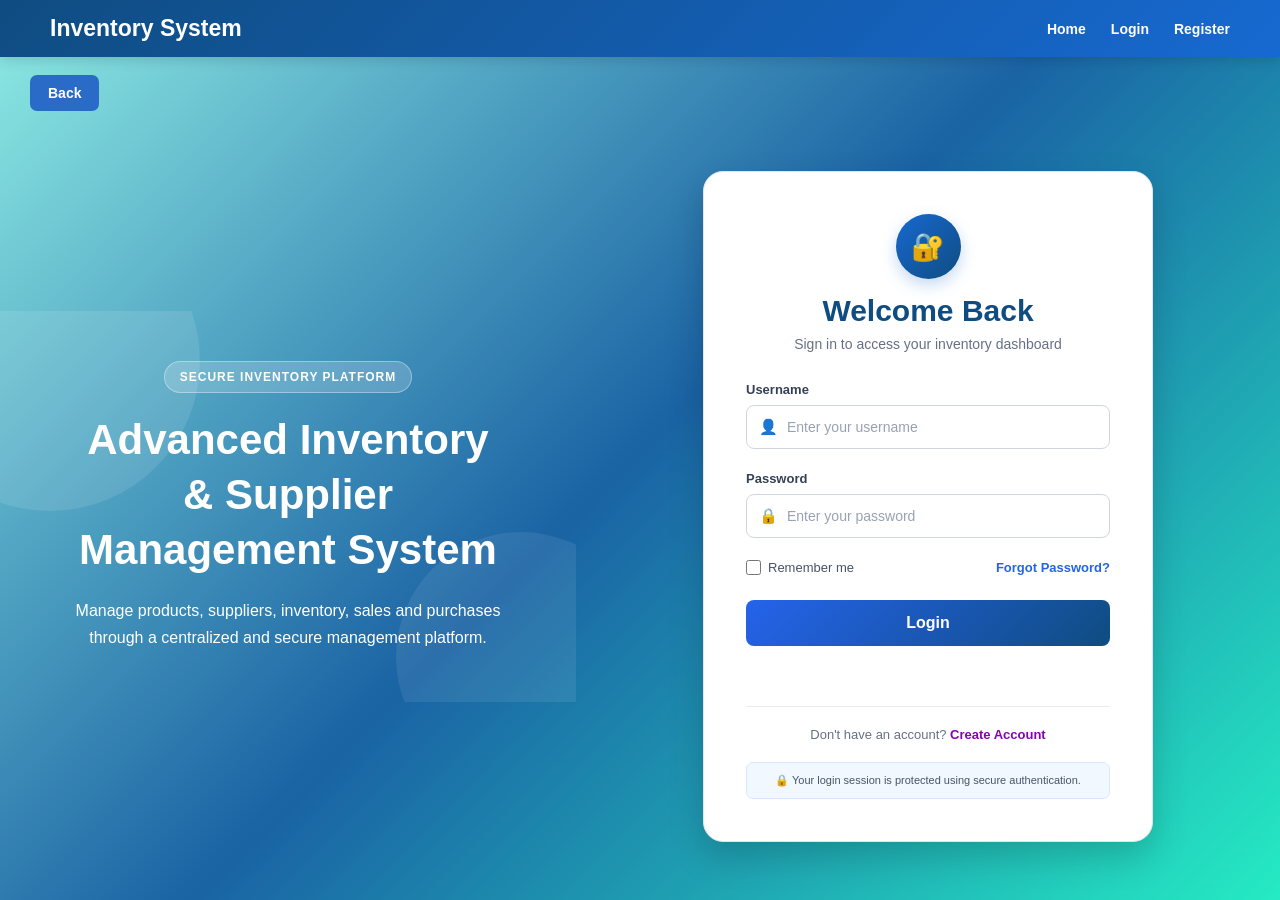
==== commit 187f73cc: "Update Main.py file" ====
--- a/Frontend/templates/dashboard.html
+++ b/Frontend/templates/dashboard.html
@@ -9,9 +9,6 @@
           content="width=device-width, initial-scale=1.0">
 
     <title>Dashboard | Inventory System</title>
-
-    <link rel="stylesheet"
-          href="../static/style.css">
 
     <style>
 
@@ -1336,6 +1333,10 @@
 
         </a>
 
+        <a href="purchases.html" class="drawer-link">
+            🛒Purchases
+        </a>
+
     </div>
 
 
